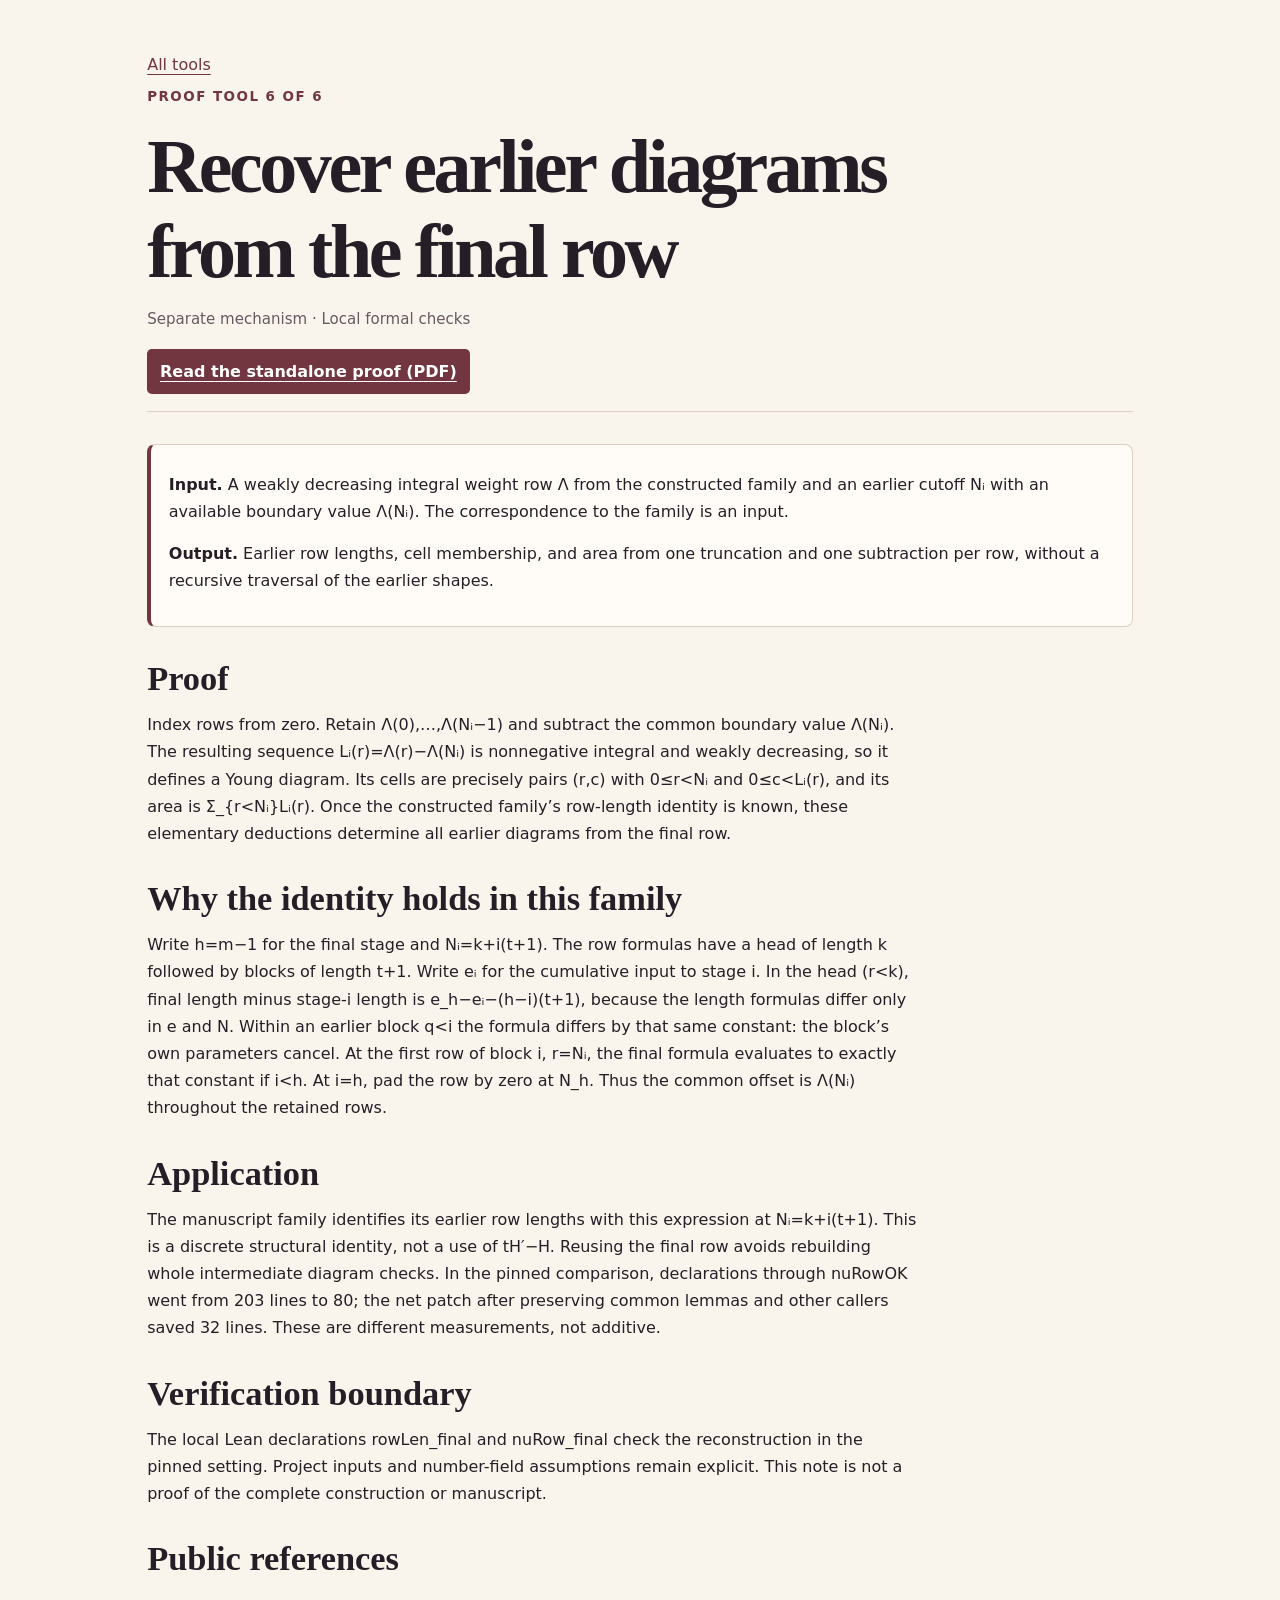
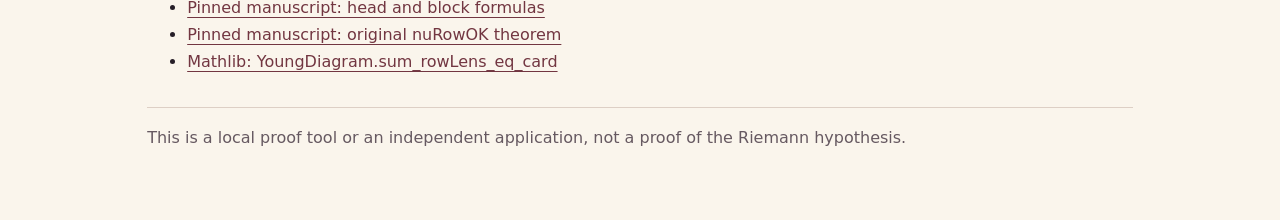
==== final-row-reconstruction/index.html @ ce7fea71 "Publish anonymous Riemann proof-tools research notes" ====
<!doctype html><html lang="en"><head><meta charset="utf-8"><meta name="viewport" content="width=device-width, initial-scale=1"><title>Recover earlier diagrams from the final row</title><link rel="stylesheet" href="../style.css"></head><body><main class="wrap"><header><nav aria-label="Breadcrumb"><a href="../">All tools</a></nav><p class="eyebrow">Proof tool 6 of 6</p><h1>Recover earlier diagrams from the final row</h1><p class="scope">Separate mechanism · Local formal checks</p><p class="cta"><a class="button" href="../files/final-row-reconstruction.pdf">Read the standalone proof (PDF)</a></p></header><section class="panel" aria-label="Input and output"><p><strong>Input.</strong> A weakly decreasing integral weight row Λ from the constructed family and an earlier cutoff Nᵢ with an available boundary value Λ(Nᵢ). The correspondence to the family is an input.</p><p><strong>Output.</strong> Earlier row lengths, cell membership, and area from one truncation and one subtraction per row, without a recursive traversal of the earlier shapes.</p></section><section class="sectiontext"><h2>Proof</h2><p>Index rows from zero. Retain Λ(0),…,Λ(Nᵢ−1) and subtract the common boundary value Λ(Nᵢ). The resulting sequence Lᵢ(r)=Λ(r)−Λ(Nᵢ) is nonnegative integral and weakly decreasing, so it defines a Young diagram. Its cells are precisely pairs (r,c) with 0≤r&lt;Nᵢ and 0≤c&lt;Lᵢ(r), and its area is Σ_{r&lt;Nᵢ}Lᵢ(r). Once the constructed family’s row-length identity is known, these elementary deductions determine all earlier diagrams from the final row.</p></section><section class="sectiontext"><h2>Why the identity holds in this family</h2><p>Write h=m−1 for the final stage and Nᵢ=k+i(t+1). The row formulas have a head of length k followed by blocks of length t+1. Write eᵢ for the cumulative input to stage i. In the head (r&lt;k), final length minus stage-i length is e_h−eᵢ−(h−i)(t+1), because the length formulas differ only in e and N. Within an earlier block q&lt;i the formula differs by that same constant: the block’s own parameters cancel. At the first row of block i, r=Nᵢ, the final formula evaluates to exactly that constant if i&lt;h. At i=h, pad the row by zero at N_h. Thus the common offset is Λ(Nᵢ) throughout the retained rows.</p></section><section class="sectiontext"><h2>Application</h2><p>The manuscript family identifies its earlier row lengths with this expression at Nᵢ=k+i(t+1). This is a discrete structural identity, not a use of tH′−H. Reusing the final row avoids rebuilding whole intermediate diagram checks. In the pinned comparison, declarations through nuRowOK went from 203 lines to 80; the net patch after preserving common lemmas and other callers saved 32 lines. These are different measurements, not additive.</p></section><section class="sectiontext"><h2>Verification boundary</h2><p>The local Lean declarations rowLen_final and nuRow_final check the reconstruction in the pinned setting. Project inputs and number-field assumptions remain explicit. This note is not a proof of the complete construction or manuscript.</p></section><section class="source-list"><h2>Public references</h2><ul><li><a href="https://github.com/leanprover-community/riemann-hypothesis/blob/40e56bab026552e089d7afcfeff08d2defb9c005/src/Formalism/LocalRingCardinality/CoeNeZeroOfNotMem.lean#L11-L22">Pinned manuscript: head and block formulas</a></li><li><a href="https://github.com/leanprover-community/riemann-hypothesis/blob/40e56bab026552e089d7afcfeff08d2defb9c005/src/Formalism/LocalRingCardinality/CoeNeZeroOfNotMem.lean#L184-L205">Pinned manuscript: original nuRowOK theorem</a></li><li><a href="https://leanprover-community.github.io/mathlib4_docs/Mathlib/Combinatorics/Young/YoungDiagram.html#YoungDiagram.sum_rowLens_eq_card">Mathlib: YoungDiagram.sum_rowLens_eq_card</a></li></ul></section><footer>This is a local proof tool or an independent application, not a proof of the Riemann hypothesis.</footer></main></body></html>
---- style.css ----
@charset 'utf-8';
:root{color-scheme:light;--ink:#261e27;--muted:#665961;--paper:#faf5ec;--card:#fffcf7;--rule:#ddcfc5;--accent:#723641;--soft:#f0e1dd}
*{box-sizing:border-box}body{margin:0;background:var(--paper);color:var(--ink);font:1rem/1.7 system-ui,sans-serif}.wrap{width:min(68rem,100%);margin:auto;padding:clamp(1.1rem,4vw,4rem)}a{color:var(--accent);text-underline-offset:.25em}a:focus-visible{outline:2px solid var(--accent);outline-offset:4px}header,footer{border-block-end:1px solid var(--rule);padding-block-end:1.1rem}footer{border-block-end:0;border-block-start:1px solid var(--rule);padding-block-start:1rem;color:var(--muted)}header p{max-width:68ch}.eyebrow{color:var(--accent);font-weight:750;letter-spacing:.11em;text-transform:uppercase;font-size:.84rem}h1,h2,h3{font-family:Georgia,serif;line-height:1.12}h1{font-size:clamp(2.3rem,6vw,4.75rem);letter-spacing:-.045em;max-width:22ch;margin:.4rem 0 .85rem}h2{font-size:clamp(1.55rem,3.5vw,2.15rem);margin:.4rem 0 .85rem}h3{margin:.1rem 0 .55rem;font-size:1.42rem}section{margin:2rem 0}.grid{display:grid;grid-template-columns:repeat(auto-fit,minmax(min(100%,17rem),1fr));gap:.75rem}.card,.panel{padding:1.1rem;background:var(--card);border:1px solid var(--rule);border-radius:.5rem}.panel{border-left:.25rem solid var(--accent)}.scope{color:var(--muted);font-size:.94rem}.flow{list-style:none;padding:0;display:grid;gap:.5rem}.flow li{background:var(--soft);border-radius:.35rem;padding:.65rem;max-width:45rem}.button{display:inline-block;background:var(--accent);padding:.55rem .8rem;color:#fff;font-weight:700;border-radius:.3rem}.source-list{overflow-wrap:anywhere}p{margin:.5rem 0 .9rem}.sectiontext{max-width:76ch;overflow-wrap:anywhere}.cta{margin:1rem 0 0}nav a{margin-right:1rem}.number{color:var(--accent);font-weight:800}
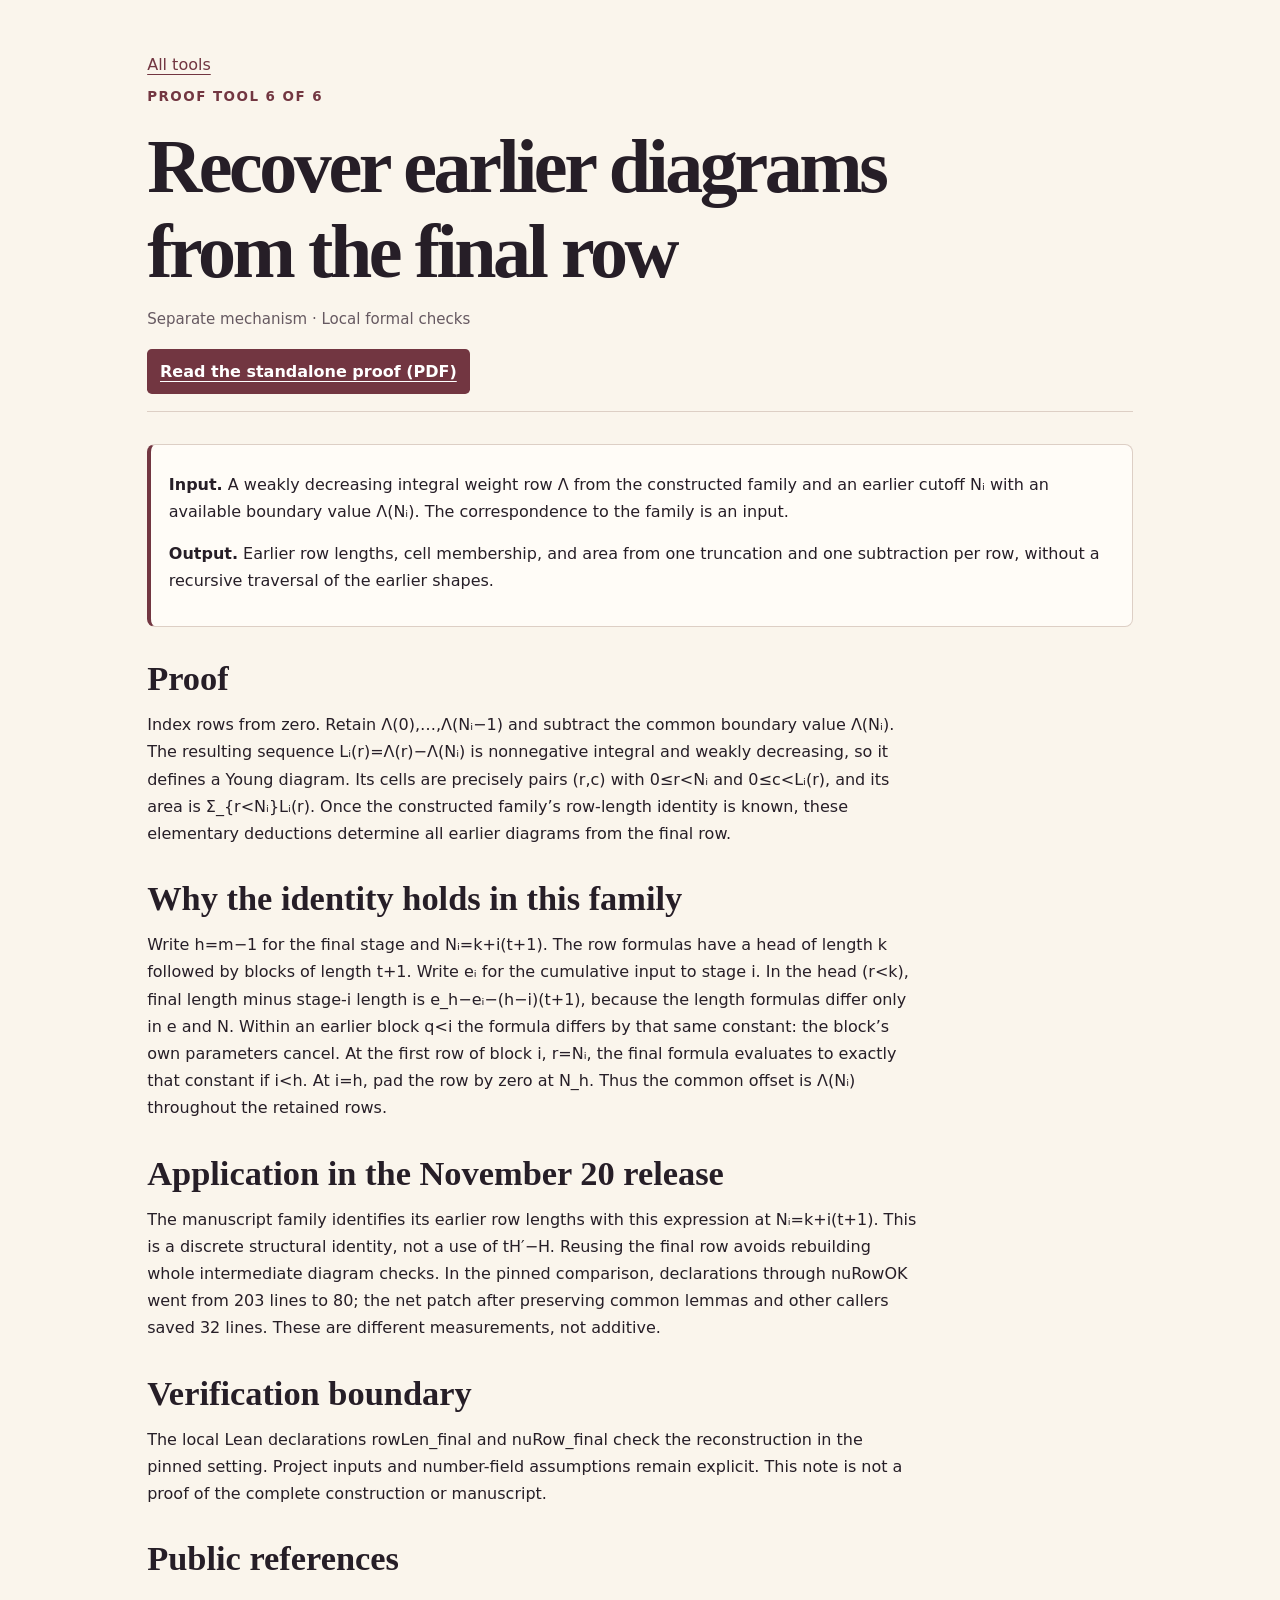
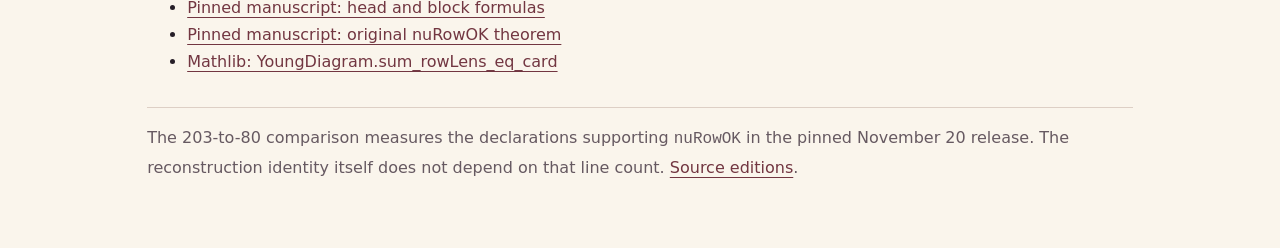
==== commit af784e20: "Clarify the original Lean baseline and the later condensed edition" ====
--- a/final-row-reconstruction/index.html
+++ b/final-row-reconstruction/index.html
@@ -1 +1 @@
-<!doctype html><html lang="en"><head><meta charset="utf-8"><meta name="viewport" content="width=device-width, initial-scale=1"><title>Recover earlier diagrams from the final row</title><link rel="stylesheet" href="../style.css"></head><body><main class="wrap"><header><nav aria-label="Breadcrumb"><a href="../">All tools</a></nav><p class="eyebrow">Proof tool 6 of 6</p><h1>Recover earlier diagrams from the final row</h1><p class="scope">Separate mechanism · Local formal checks</p><p class="cta"><a class="button" href="../files/final-row-reconstruction.pdf">Read the standalone proof (PDF)</a></p></header><section class="panel" aria-label="Input and output"><p><strong>Input.</strong> A weakly decreasing integral weight row Λ from the constructed family and an earlier cutoff Nᵢ with an available boundary value Λ(Nᵢ). The correspondence to the family is an input.</p><p><strong>Output.</strong> Earlier row lengths, cell membership, and area from one truncation and one subtraction per row, without a recursive traversal of the earlier shapes.</p></section><section class="sectiontext"><h2>Proof</h2><p>Index rows from zero. Retain Λ(0),…,Λ(Nᵢ−1) and subtract the common boundary value Λ(Nᵢ). The resulting sequence Lᵢ(r)=Λ(r)−Λ(Nᵢ) is nonnegative integral and weakly decreasing, so it defines a Young diagram. Its cells are precisely pairs (r,c) with 0≤r&lt;Nᵢ and 0≤c&lt;Lᵢ(r), and its area is Σ_{r&lt;Nᵢ}Lᵢ(r). Once the constructed family’s row-length identity is known, these elementary deductions determine all earlier diagrams from the final row.</p></section><section class="sectiontext"><h2>Why the identity holds in this family</h2><p>Write h=m−1 for the final stage and Nᵢ=k+i(t+1). The row formulas have a head of length k followed by blocks of length t+1. Write eᵢ for the cumulative input to stage i. In the head (r&lt;k), final length minus stage-i length is e_h−eᵢ−(h−i)(t+1), because the length formulas differ only in e and N. Within an earlier block q&lt;i the formula differs by that same constant: the block’s own parameters cancel. At the first row of block i, r=Nᵢ, the final formula evaluates to exactly that constant if i&lt;h. At i=h, pad the row by zero at N_h. Thus the common offset is Λ(Nᵢ) throughout the retained rows.</p></section><section class="sectiontext"><h2>Application</h2><p>The manuscript family identifies its earlier row lengths with this expression at Nᵢ=k+i(t+1). This is a discrete structural identity, not a use of tH′−H. Reusing the final row avoids rebuilding whole intermediate diagram checks. In the pinned comparison, declarations through nuRowOK went from 203 lines to 80; the net patch after preserving common lemmas and other callers saved 32 lines. These are different measurements, not additive.</p></section><section class="sectiontext"><h2>Verification boundary</h2><p>The local Lean declarations rowLen_final and nuRow_final check the reconstruction in the pinned setting. Project inputs and number-field assumptions remain explicit. This note is not a proof of the complete construction or manuscript.</p></section><section class="source-list"><h2>Public references</h2><ul><li><a href="https://github.com/leanprover-community/riemann-hypothesis/blob/40e56bab026552e089d7afcfeff08d2defb9c005/src/Formalism/LocalRingCardinality/CoeNeZeroOfNotMem.lean#L11-L22">Pinned manuscript: head and block formulas</a></li><li><a href="https://github.com/leanprover-community/riemann-hypothesis/blob/40e56bab026552e089d7afcfeff08d2defb9c005/src/Formalism/LocalRingCardinality/CoeNeZeroOfNotMem.lean#L184-L205">Pinned manuscript: original nuRowOK theorem</a></li><li><a href="https://leanprover-community.github.io/mathlib4_docs/Mathlib/Combinatorics/Young/YoungDiagram.html#YoungDiagram.sum_rowLens_eq_card">Mathlib: YoungDiagram.sum_rowLens_eq_card</a></li></ul></section><footer>This is a local proof tool or an independent application, not a proof of the Riemann hypothesis.</footer></main></body></html>+<!doctype html><html lang="en"><head><meta charset="utf-8"><meta name="viewport" content="width=device-width, initial-scale=1"><title>Recover earlier diagrams from the final row</title><link rel="stylesheet" href="../style.css"></head><body><main class="wrap"><header><nav aria-label="Breadcrumb"><a href="../">All tools</a></nav><p class="eyebrow">Proof tool 6 of 6</p><h1>Recover earlier diagrams from the final row</h1><p class="scope">Separate mechanism · Local formal checks</p><p class="cta"><a class="button" href="../files/final-row-reconstruction.pdf">Read the standalone proof (PDF)</a></p></header><section class="panel" aria-label="Input and output"><p><strong>Input.</strong> A weakly decreasing integral weight row Λ from the constructed family and an earlier cutoff Nᵢ with an available boundary value Λ(Nᵢ). The correspondence to the family is an input.</p><p><strong>Output.</strong> Earlier row lengths, cell membership, and area from one truncation and one subtraction per row, without a recursive traversal of the earlier shapes.</p></section><section class="sectiontext"><h2>Proof</h2><p>Index rows from zero. Retain Λ(0),…,Λ(Nᵢ−1) and subtract the common boundary value Λ(Nᵢ). The resulting sequence Lᵢ(r)=Λ(r)−Λ(Nᵢ) is nonnegative integral and weakly decreasing, so it defines a Young diagram. Its cells are precisely pairs (r,c) with 0≤r&lt;Nᵢ and 0≤c&lt;Lᵢ(r), and its area is Σ_{r&lt;Nᵢ}Lᵢ(r). Once the constructed family’s row-length identity is known, these elementary deductions determine all earlier diagrams from the final row.</p></section><section class="sectiontext"><h2>Why the identity holds in this family</h2><p>Write h=m−1 for the final stage and Nᵢ=k+i(t+1). The row formulas have a head of length k followed by blocks of length t+1. Write eᵢ for the cumulative input to stage i. In the head (r&lt;k), final length minus stage-i length is e_h−eᵢ−(h−i)(t+1), because the length formulas differ only in e and N. Within an earlier block q&lt;i the formula differs by that same constant: the block’s own parameters cancel. At the first row of block i, r=Nᵢ, the final formula evaluates to exactly that constant if i&lt;h. At i=h, pad the row by zero at N_h. Thus the common offset is Λ(Nᵢ) throughout the retained rows.</p></section><section class="sectiontext"><h2>Application in the November 20 release</h2><p>The manuscript family identifies its earlier row lengths with this expression at Nᵢ=k+i(t+1). This is a discrete structural identity, not a use of tH′−H. Reusing the final row avoids rebuilding whole intermediate diagram checks. In the pinned comparison, declarations through nuRowOK went from 203 lines to 80; the net patch after preserving common lemmas and other callers saved 32 lines. These are different measurements, not additive.</p></section><section class="sectiontext"><h2>Verification boundary</h2><p>The local Lean declarations rowLen_final and nuRow_final check the reconstruction in the pinned setting. Project inputs and number-field assumptions remain explicit. This note is not a proof of the complete construction or manuscript.</p></section><section class="source-list"><h2>Public references</h2><ul><li><a href="https://github.com/leanprover-community/riemann-hypothesis/blob/40e56bab026552e089d7afcfeff08d2defb9c005/src/Formalism/LocalRingCardinality/CoeNeZeroOfNotMem.lean#L11-L22">Pinned manuscript: head and block formulas</a></li><li><a href="https://github.com/leanprover-community/riemann-hypothesis/blob/40e56bab026552e089d7afcfeff08d2defb9c005/src/Formalism/LocalRingCardinality/CoeNeZeroOfNotMem.lean#L184-L205">Pinned manuscript: original nuRowOK theorem</a></li><li><a href="https://leanprover-community.github.io/mathlib4_docs/Mathlib/Combinatorics/Young/YoungDiagram.html#YoungDiagram.sum_rowLens_eq_card">Mathlib: YoungDiagram.sum_rowLens_eq_card</a></li></ul></section><footer>The 203-to-80 comparison measures the declarations supporting <code>nuRowOK</code> in the pinned November 20 release. The reconstruction identity itself does not depend on that line count. <a href="../#source-editions">Source editions</a>.</footer></main></body></html>
